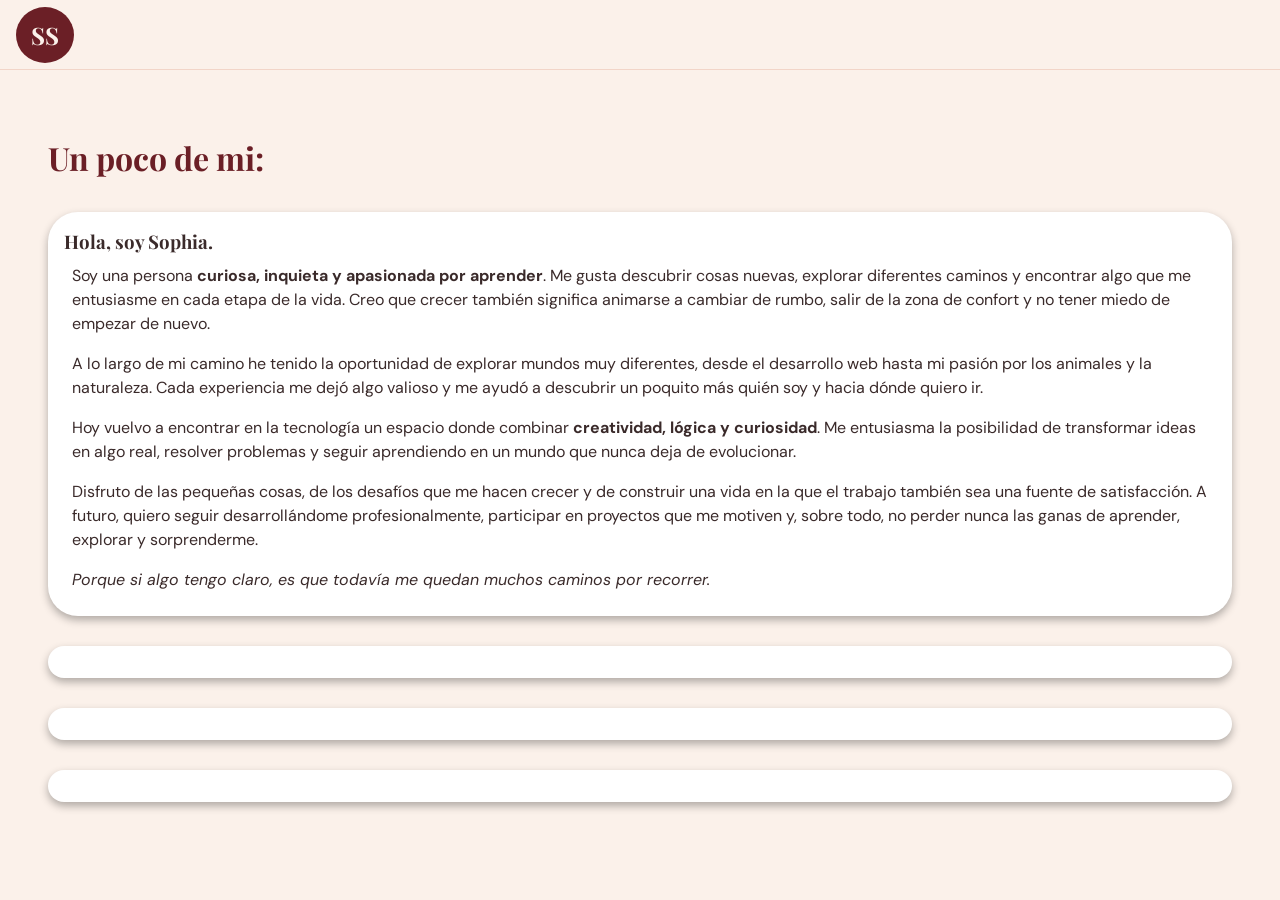
==== about.html @ 61ca0984 "Rediseño del header y el hero con nueva paleta y tipografías. Agrego pestania de about me" ====
<!DOCTYPE html>
<html lang="en">

<head>
    <meta charset="UTF-8">
    <meta name="viewport" content="width=device-width, initial-scale=1.0">
    <title>Acerca de mi - Sophia Santopietro</title>
    <link rel="stylesheet" href="./css/reset.css" />
    <link rel="stylesheet" href="./css/styles.css" />
</head>

<body>
    <header>
        <div class="header-container">
            <a class="logo" href="index.html">SS</a>
        </div>
    </header>
    <main>
        <h1>Un poco de mi:</h1>
        <section class="card-content" id="biografia">
            <h3>Hola, soy Sophia.</h3>
            <p class="card-text">
                Soy una persona <strong>curiosa, inquieta y apasionada por aprender</strong>.
                Me gusta descubrir cosas nuevas, explorar diferentes caminos y encontrar
                algo que me entusiasme en cada etapa de la vida. Creo que crecer también
                significa animarse a cambiar de rumbo, salir de la zona de confort y no
                tener miedo de empezar de nuevo.
            </p>

            <p class="card-text">
                A lo largo de mi camino he tenido la oportunidad de explorar mundos muy
                diferentes, desde el desarrollo web hasta mi pasión por los animales y
                la naturaleza. Cada experiencia me dejó algo valioso y me ayudó a
                descubrir un poquito más quién soy y hacia dónde quiero ir.
            </p>

            <p class="card-text">
                Hoy vuelvo a encontrar en la tecnología un espacio donde combinar
                <strong>creatividad, lógica y curiosidad</strong>. Me entusiasma la
                posibilidad de transformar ideas en algo real, resolver problemas y
                seguir aprendiendo en un mundo que nunca deja de evolucionar.
            </p>

            <p class="card-text">
                Disfruto de las pequeñas cosas, de los desafíos que me hacen crecer y
                de construir una vida en la que el trabajo también sea una fuente de
                satisfacción. A futuro, quiero seguir desarrollándome profesionalmente,
                participar en proyectos que me motiven y, sobre todo, no perder nunca
                las ganas de aprender, explorar y sorprenderme.
            </p>

            <p class="card-text">
                <em>Porque si algo tengo claro, es que todavía me quedan muchos caminos
                    por recorrer.</em>
            </p>
        </section>
        <section class="card-content" id="experience"></section>
        <section class="card-content" id="education"></section>
        <section class="card-content" id="personal-values"></section>
    </main>

</body>

</html>
---- css/styles.css ----
@import url('https://fonts.googleapis.com/css2?family=DM+Sans:wght@400;500;700&family=Playfair+Display:ital,wght@0,500;0,700;1,400&display=swap');

:root {
  --principal-font: "DM Sans", sans-serif;
  --secondary-font: "Playfair Display", serif;
  --color-primary: #6b1f26;
  /* bordó: botones, logo, footer */
  --color-secondary: #c4694a;
  /* terracota: detalles, etiquetas, hover */
  --color-bg-dark: #5a1a20;
  /* footer */
  --color-bg-light: #fbf1ea;
  /* fondo de la página (crema) */
  --color-card: #fffaf6;
  /* fondo de tarjetas */
  --color-soft: #f2d5c8;
  /* durazno: chips, formas decorativas */
  --color-text: #3a2a2a;
  /* texto: marrón muy oscuro, más suave que el negro */
  --color-white: #ffffff;
  --spacing-xs: 8px;
  --spacing-sm: 16px;
  --spacing-md: 24px;
  --spacing-lg: 48px;
  --header-height: 70px;
  --font-weight-light: 300;
  --font-weight-regular: 400;
  --font-weight-medium: 500;
  --font-weight-bold: 700;
  --font-weight-extraBold: 900;
  /* TAMANIO LETRAS  */

  --font-size-1: 0.6rem;
  /* 9.6px */
  --font-size-2: 0.8rem;
  /* 12.8 px */
  --font-size-3: 1.25rem;
  /* 20px */
  --font-size-4: 1.5rem;
  /* 24px */
  --font-size-5: 2rem;
  /* 32px */
}

/* ESTILOS GENERALES */

body {
  font-family: var(--principal-font);
  color: var(--color-text);
  background-color: var(--color-bg-light);
  display: flex;
  flex-direction: column;
}

/* HEADER */

header {
  position: fixed;
  z-index: 1000;
  top: 0;
  left: 0;
  width: 100%;
  height: var(--header-height);
  background-color: var(--color-bg-light);
  border-bottom: 1px solid var(--color-soft);
}

.header-container {
  display: flex;
  justify-content: space-between;
  align-items: center;
  flex-wrap: wrap;
  padding: 0 var(--spacing-sm);
  height: 100%;
}

.hamburger {
  display: flex;
  flex-direction: column;
  gap: 5px;
  background: none;
  border: none;
  cursor: pointer;
  padding: var(--spacing-xs);
}

.hamburger span {
  width: 25px;
  height: 3px;
  background-color: var(--color-secondary);
}

/* FONTS */
h1,
h2,
h3 {
  font-family: var(--secondary-font);
}

/* NAVEGACIÓN */

.nav-list {
  display: none;
  gap: 0.25rem;
}

.nav-list.abierto {
  display: flex;
  align-items: center;
}

.nav-list a {
  padding: 0.3rem;
  text-align: center;
  color: #555;
  font-size: var(--font-size-2);
  transition: background-color 0.5s ease, color 0.5s ease,
    border-color 0.5s ease;
}

.nav-list a:hover {
  background-color: var(--color-secondary);
  color: var(--color-white);
  border-color: var(--color-secondary);
}

.nav-list a[aria-current='page'] {
  color: #000;
  background-color: #d4d4d4;
}

/* CONTENIDO PRINCIPAL */

main {
  margin-top: var(--header-height);
  padding: var(--spacing-md);
  flex: 1;
}

.main-container {
  display: flex;
  flex-direction: column;
  align-items: center;
}

h1 {
  font-weight: var(--font-weight-bold);
  font-size: var(--font-size-5);
  margin: var(--spacing-sm) 0;
  color: var(--color-primary);
}

.hero {
  display: flex;
  flex-direction: column-reverse;
  /* en celu: foto arriba, texto abajo */
  align-items: center;
  gap: var(--spacing-md);
  width: 100%;
}

.hero-text {
  flex: 1;
}

.hero-greeting {
  font-family: var(--secondary-font);
  font-style: italic;
  font-size: var(--font-size-4);
  color: var(--color-primary);
}

.hero-role {
  font-weight: var(--font-weight-medium);
  margin-bottom: var(--spacing-sm);
}

.hero-intro {
  margin-bottom: var(--spacing-md);
}

.hero-buttons {
  display: flex;
  flex-wrap: wrap;
  gap: var(--spacing-sm);
}

.btn {
  display: inline-block;
  padding: 0.75rem 1.5rem;
  border-radius: 999px;
  font-weight: var(--font-weight-medium);
  transition: background-color 0.3s ease, color 0.3s ease;
}

.btn-primary {
  background-color: var(--color-primary);
  color: var(--color-bg-light);
}

.btn-primary:hover {
  background-color: var(--color-secondary);
}

.btn-outline {
  border: 1px solid var(--color-primary);
  color: var(--color-primary);
}

.btn-outline:hover {
  background-color: var(--color-primary);
  color: var(--color-bg-light);
}

.card-content {
  display: flex;
  flex-direction: column;
  background-color: var(--color-white);
  box-shadow: 0 4px 8px rgba(0, 0, 0, 0.3);
  padding: var(--spacing-sm);
  margin: 30px 0;
  border-radius: 30px;
  transition: transform 0.3s ease, box-shadow 0.3s ease;
  max-width: 1240px;
}

.subtitle-card {
  margin-left: 8px;
}

.card-content:hover {
  transform: translateY(-5px);
  box-shadow: 0 8px 16px rgba(0, 0, 0, 0.2);
}

.card-content-size {
  flex: 1 1 100%;
}

.card-text {
  margin: var(--spacing-xs);
}

.secondary-cards-container {
  display: flex;
  flex-wrap: wrap;
  justify-content: center;
  gap: 20px
}

/* LOGO */

.logo {
  display: inline-block;
  font-family: var(--secondary-font);
  font-size: var(--font-size-4);
  color: var(--color-bg-light);
  font-weight: bold;
  background-color: var(--color-primary);
  border-radius: 50%;
  padding: 10px 15px;
}

/* IMÁGENES */

.foto-personal {
  width: 100%;
  max-width: 420px;
  height: 460px;
  object-fit: cover;
  border-radius: 40% 60% 55% 45% / 45% 40% 60% 55%;
}

/* BOTONES */

.form-buttons {
  border: solid 1px #aaa;
  margin: var(--spacing-sm);
  padding: 10px var(--spacing-sm);
  border-radius: 30px;
  transition: background-color 0.5s ease, border-color 0.5s ease,
    color 0.5s ease;
  font-size: var(--font-size-3);
  background-color: var(--color-white);
}

.form-buttons:hover {
  background-color: var(--color-secondary);
  border-color: var(--color-white);
  color: var(--color-white);
}

.contact-buttons {
  display: flex;
  justify-content: center;
  font-size: var(--font-size-3);
}

.contact-buttons a {
  background-color: var(--color-white);
  margin: var(--spacing-sm);
  cursor: pointer;
  padding: var(--spacing-xs);
  border-radius: 20px;
  box-shadow: 0 2px 10px rgba(0, 0, 0, 0.1);
  border: solid 1px #aaa;
  transition: background-color 0.5s ease, border-color 0.5s ease;
}

.contact-buttons a:hover {
  background-color: var(--color-secondary);
  border-color: var(--color-white);
  color: var(--color-white);
}

/* FOOTER */
.footer-container {
  display: block;
  text-align: center;
  background-color: var(--color-bg-dark);
  color: var(--color-white);
}

.footer-content {
  display: flex;
  flex-direction: column;
  justify-content: space-between;
  padding: 20px 0;
  height: 150px;
}

.buttons-footer a {
  margin: var(--spacing-sm);
  cursor: pointer;
  padding: var(--spacing-xs);
  border: 1px solid var(--color-bg-dark);
  border-radius: 30px;
  transition: background-color 0.5s ease, border-color 0.5s ease;
}

.buttons-footer a:hover {
  background-color: var(--color-text);
  border-color: var(--color-primary);
}

.footer-contacto {
  bottom: 0;
  left: 0;
  width: 100%;
}

/* MEDIAQUERYS TABLET */

@media (min-width: 576px) {

  .nav-list {
    display: flex;
    align-items: center;
    gap: 0.25rem;
  }

  .nav-list a {
    padding: 0.5rem 0.75rem;
    border: none;
    border-radius: 999px;
    font-size: 0.95rem;
    color: var(--color-text);
  }

  .nav-list a:hover {
    background-color: transparent;
    color: var(--color-secondary);
  }

  .nav-list .nav-cta {
    background-color: var(--color-primary);
    color: var(--color-white);
    padding: 0.5rem 1.25rem;
  }

  .nav-list .nav-cta:hover {
    background-color: var(--color-secondary);
    color: var(--color-white);
  }

  .hamburger {
    display: none;
  }

  .card-content-size {
    flex: 1 1 500px;
  }

  .contact-buttons {
    justify-content: flex-end;
    font-size: var(--font-size-4);
  }
}

/* MEDIAQUERYS ESCRITORIO */
/* Escritorios */
@media (min-width: 992px) {
  main {
    padding: var(--spacing-lg);
  }

  .nav-list {
    gap: 1rem;
  }

  .nav-list a {
    padding: 0.75rem 1rem;
  }

  .card-content-size {
    flex: 0 1 400px;
  }

  .hero {
    flex-direction: row;
    justify-content: space-between;
  }
}
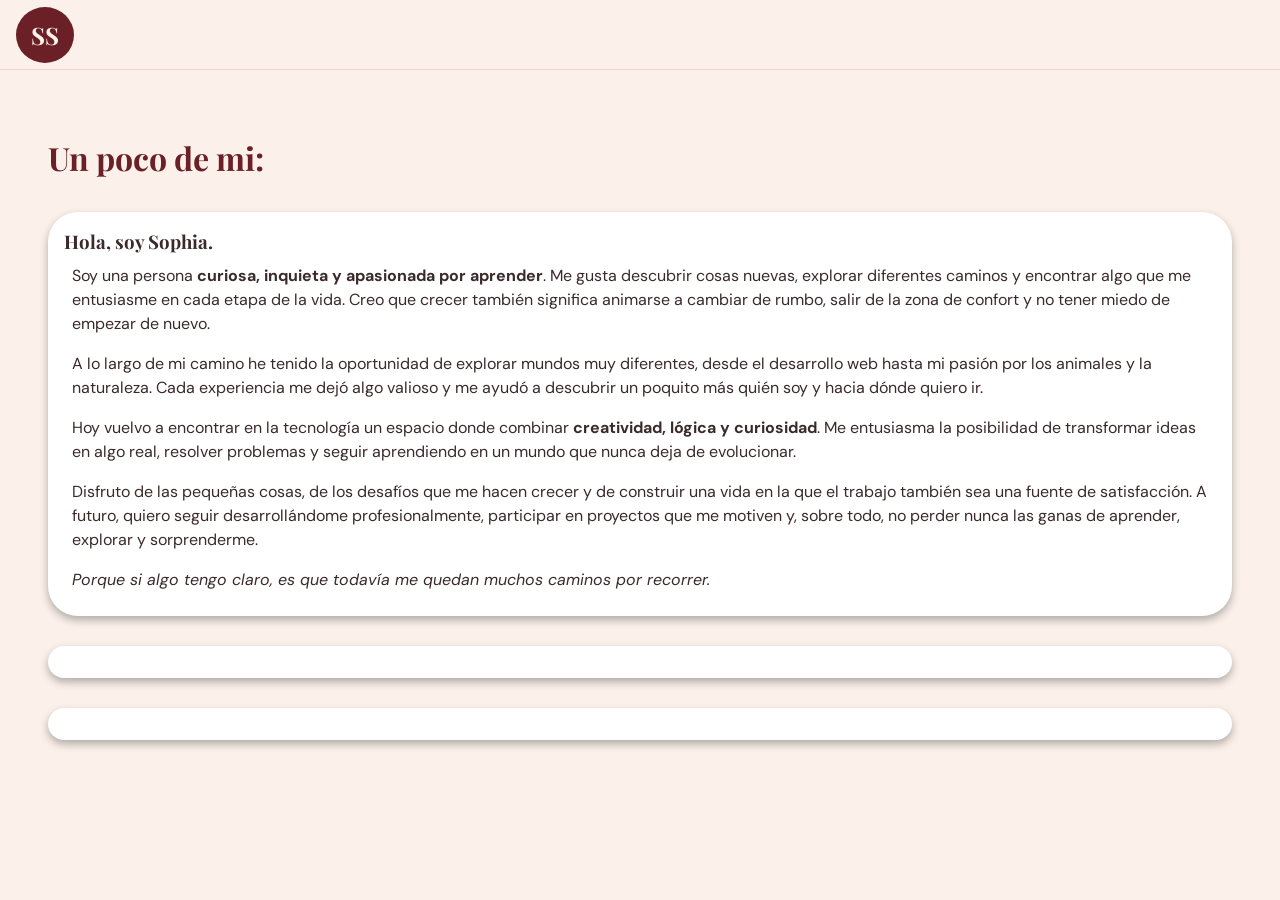
==== commit 467e7c74: "Agrego tarjetas de experiencialaboral, con sus estilos" ====
--- a/about.html
+++ b/about.html
@@ -54,7 +54,6 @@
                     por recorrer.</em>
             </p>
         </section>
-        <section class="card-content" id="experience"></section>
         <section class="card-content" id="education"></section>
         <section class="card-content" id="personal-values"></section>
     </main>
--- a/css/styles.css
+++ b/css/styles.css
@@ -185,6 +185,70 @@
   gap: var(--spacing-sm);
 }
 
+/* EXPERIENCIA */
+
+.experience {
+  width: 100%;
+  max-width: 1240px;
+  margin-top: var(--spacing-lg);
+}
+
+.section-heading {
+  margin-bottom: var(--spacing-md);
+}
+
+.section-label {
+  color: var(--color-secondary);
+  text-transform: uppercase;
+  letter-spacing: 0.08em;
+  font-size: var(--font-size-2);
+  font-weight: var(--font-weight-medium);
+}
+
+.experience-grid {
+  display: grid;
+  grid-template-columns: 1fr;
+  gap: var(--spacing-md);
+}
+
+.exp-card {
+  display: flex;
+  gap: var(--spacing-sm);
+  background-color: var(--color-card);
+  border-radius: 20px;
+  padding: var(--spacing-sm);
+  box-shadow: 0 4px 12px rgba(107, 31, 38, 0.08);
+}
+
+.exp-card img {
+  width: 120px;
+  height: 120px;
+  flex-shrink: 0;
+  object-fit: cover;
+  border-radius: 14px;
+}
+
+.exp-place {
+  color: #8a7a7a;
+  font-size: var(--font-size-2);
+  margin-bottom: var(--spacing-xs);
+}
+
+.chips {
+  display: flex;
+  flex-wrap: wrap;
+  gap: var(--spacing-xs);
+  margin-top: var(--spacing-xs);
+}
+
+.chip {
+  background-color: var(--color-soft);
+  color: var(--color-primary);
+  font-size: var(--font-size-2);
+  padding: 0.2rem 0.6rem;
+  border-radius: 999px;
+}
+
 .btn {
   display: inline-block;
   padding: 0.75rem 1.5rem;
@@ -222,10 +286,6 @@
   border-radius: 30px;
   transition: transform 0.3s ease, box-shadow 0.3s ease;
   max-width: 1240px;
-}
-
-.subtitle-card {
-  margin-left: 8px;
 }
 
 .card-content:hover {
@@ -420,4 +480,8 @@
     flex-direction: row;
     justify-content: space-between;
   }
+
+  .experience-grid {
+    grid-template-columns: repeat(2, 1fr);
+  }
 }
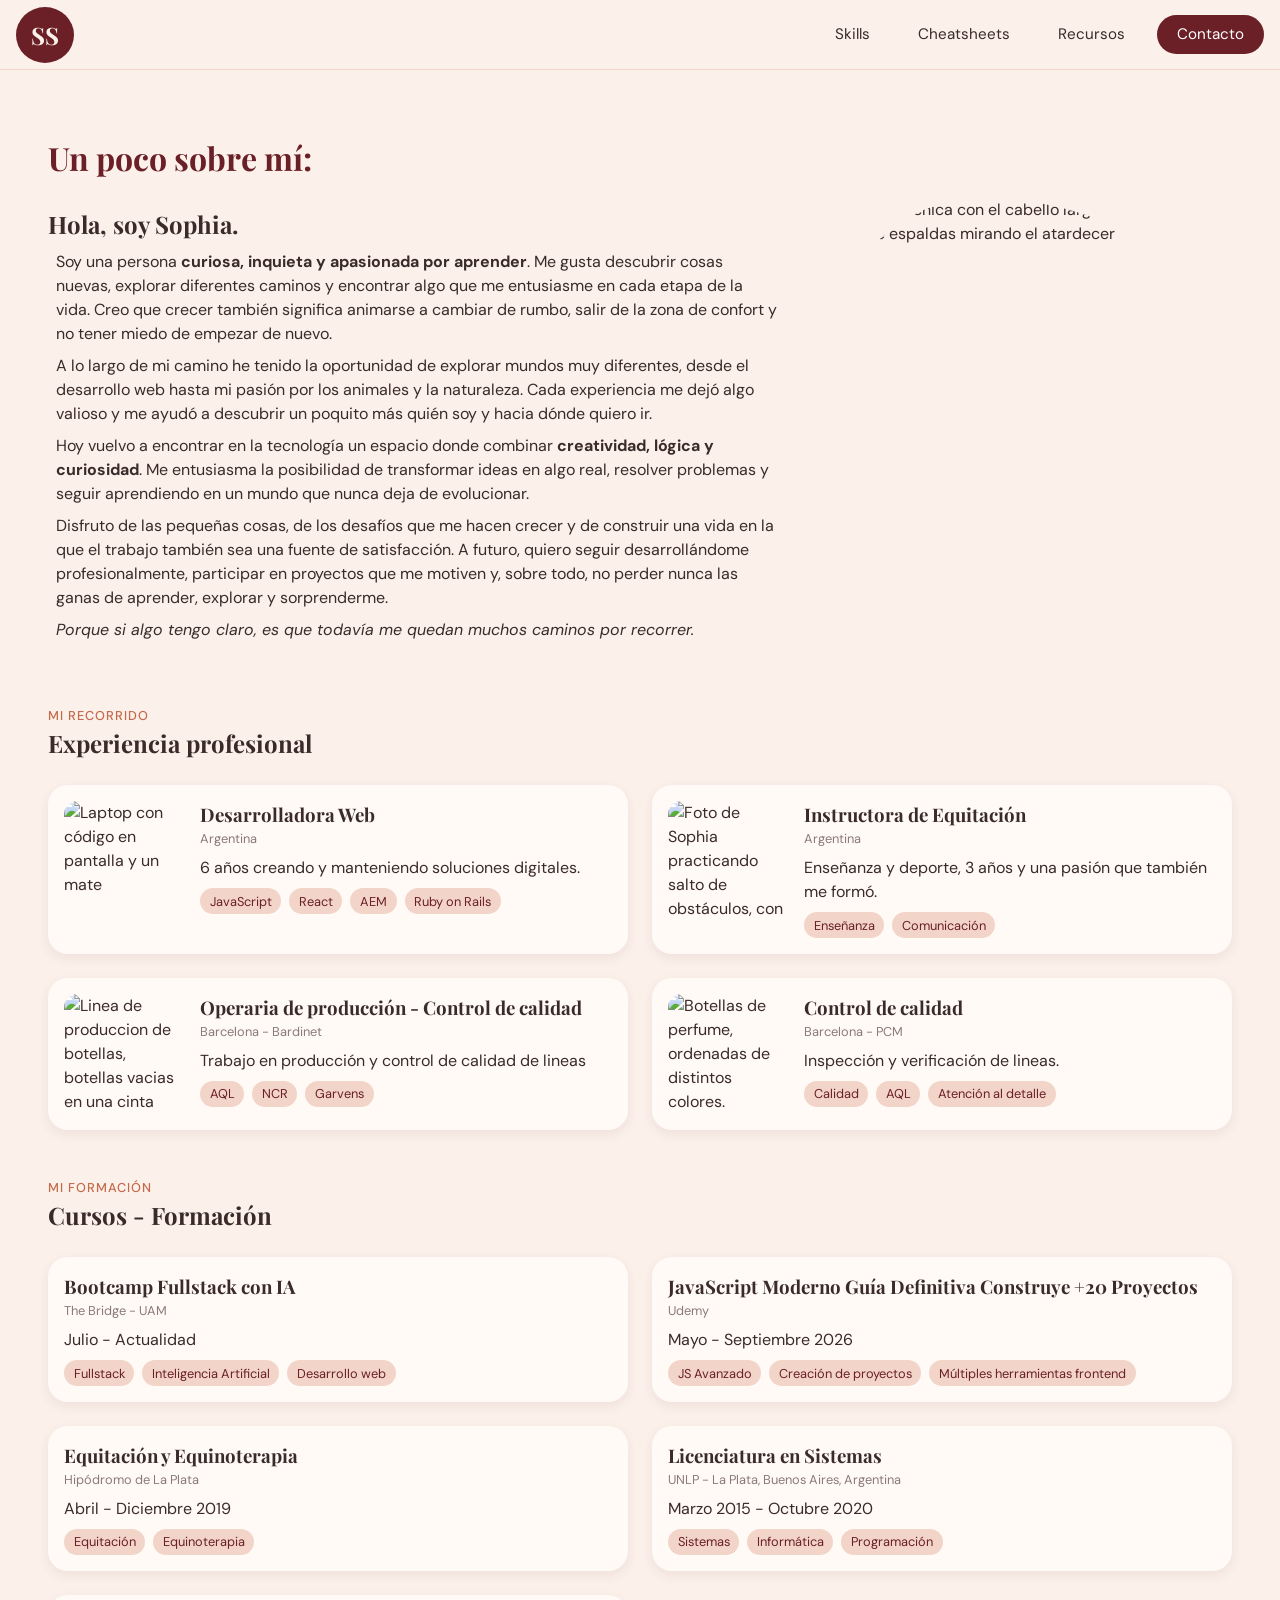
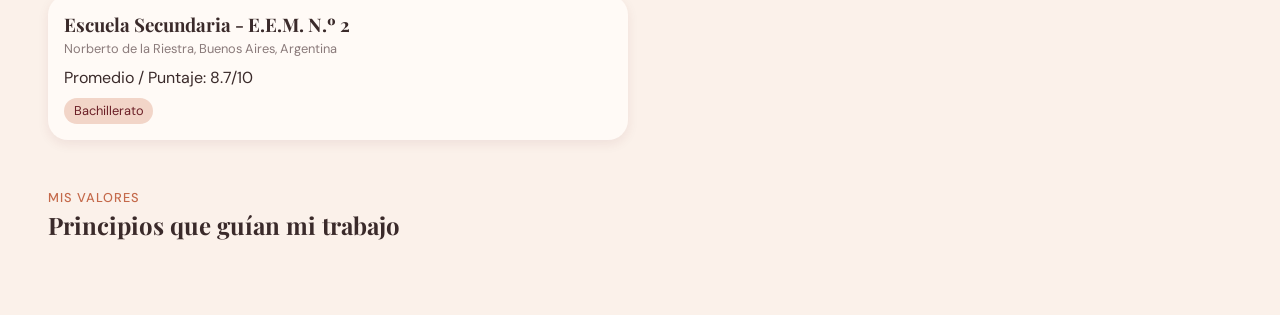
==== commit a5e1f50b: "Agrego secciones en about, doy estilo nuevo al contacto" ====
--- a/about.html
+++ b/about.html
@@ -1,5 +1,5 @@
 <!DOCTYPE html>
-<html lang="en">
+<html lang="es">
 
 <head>
     <meta charset="UTF-8">
@@ -7,57 +7,213 @@
     <title>Acerca de mi - Sophia Santopietro</title>
     <link rel="stylesheet" href="./css/reset.css" />
     <link rel="stylesheet" href="./css/styles.css" />
+    <link rel="stylesheet" href="https://cdn.jsdelivr.net/npm/bootstrap-icons@1.11.3/font/bootstrap-icons.min.css" />
+
 </head>
 
 <body>
     <header>
         <div class="header-container">
             <a class="logo" href="index.html">SS</a>
+            <nav class="nav-list">
+                <a href="index.html#skills">Skills</a>
+                <a href="index.html#cheatsheets">Cheatsheets</a>
+                <a href="index.html#recursos">Recursos</a>
+                <a class="nav-cta" href="contact.html">Contacto</a>
+            </nav>
+            <button class="hamburger" id="hamburger" aria-label="Menú de navegación" aria-expanded="false">
+                <span></span>
+                <span></span>
+                <span></span>
+            </button>
         </div>
     </header>
     <main>
-        <h1>Un poco de mi:</h1>
-        <section class="card-content" id="biografia">
-            <h3>Hola, soy Sophia.</h3>
-            <p class="card-text">
-                Soy una persona <strong>curiosa, inquieta y apasionada por aprender</strong>.
-                Me gusta descubrir cosas nuevas, explorar diferentes caminos y encontrar
-                algo que me entusiasme en cada etapa de la vida. Creo que crecer también
-                significa animarse a cambiar de rumbo, salir de la zona de confort y no
-                tener miedo de empezar de nuevo.
-            </p>
-
-            <p class="card-text">
-                A lo largo de mi camino he tenido la oportunidad de explorar mundos muy
-                diferentes, desde el desarrollo web hasta mi pasión por los animales y
-                la naturaleza. Cada experiencia me dejó algo valioso y me ayudó a
-                descubrir un poquito más quién soy y hacia dónde quiero ir.
-            </p>
-
-            <p class="card-text">
-                Hoy vuelvo a encontrar en la tecnología un espacio donde combinar
-                <strong>creatividad, lógica y curiosidad</strong>. Me entusiasma la
-                posibilidad de transformar ideas en algo real, resolver problemas y
-                seguir aprendiendo en un mundo que nunca deja de evolucionar.
-            </p>
-
-            <p class="card-text">
-                Disfruto de las pequeñas cosas, de los desafíos que me hacen crecer y
-                de construir una vida en la que el trabajo también sea una fuente de
-                satisfacción. A futuro, quiero seguir desarrollándome profesionalmente,
-                participar en proyectos que me motiven y, sobre todo, no perder nunca
-                las ganas de aprender, explorar y sorprenderme.
-            </p>
-
-            <p class="card-text">
-                <em>Porque si algo tengo claro, es que todavía me quedan muchos caminos
-                    por recorrer.</em>
-            </p>
-        </section>
-        <section class="card-content" id="education"></section>
-        <section class="card-content" id="personal-values"></section>
+        <h1>Un poco sobre mí:</h1>
+        <section class="about-me" id="biografia">
+            <div class="about-me-text">
+                <h2>Hola, soy Sophia.</h2>
+                <p class="card-text">
+                    Soy una persona <strong>curiosa, inquieta y apasionada por aprender</strong>.
+                    Me gusta descubrir cosas nuevas, explorar diferentes caminos y encontrar
+                    algo que me entusiasme en cada etapa de la vida. Creo que crecer también
+                    significa animarse a cambiar de rumbo, salir de la zona de confort y no
+                    tener miedo de empezar de nuevo.
+                </p>
+
+                <p class="card-text">
+                    A lo largo de mi camino he tenido la oportunidad de explorar mundos muy
+                    diferentes, desde el desarrollo web hasta mi pasión por los animales y
+                    la naturaleza. Cada experiencia me dejó algo valioso y me ayudó a
+                    descubrir un poquito más quién soy y hacia dónde quiero ir.
+                </p>
+
+                <p class="card-text">
+                    Hoy vuelvo a encontrar en la tecnología un espacio donde combinar
+                    <strong>creatividad, lógica y curiosidad</strong>. Me entusiasma la
+                    posibilidad de transformar ideas en algo real, resolver problemas y
+                    seguir aprendiendo en un mundo que nunca deja de evolucionar.
+                </p>
+
+                <p class="card-text">
+                    Disfruto de las pequeñas cosas, de los desafíos que me hacen crecer y
+                    de construir una vida en la que el trabajo también sea una fuente de
+                    satisfacción. A futuro, quiero seguir desarrollándome profesionalmente,
+                    participar en proyectos que me motiven y, sobre todo, no perder nunca
+                    las ganas de aprender, explorar y sorprenderme.
+                </p>
+
+                <p class="card-text">
+                    <em>Porque si algo tengo claro, es que todavía me quedan muchos caminos
+                        por recorrer.</em>
+                </p>
+            </div>
+            <img class="foto-personal"
+                src="https://res.cloudinary.com/fxwfd7eb/image/upload/v1794851065/Golden_Sunset_with_a_Woman_and_Cat.png"
+                alt="Vemos una chica con el cabello largo y rubio, y su gato blanco de espaldas mirando el atardecer" />
+        </section>
+        <section class="page-section" id="experiencia">
+            <div class="section-heading">
+                <p class="section-label">Mi recorrido</p>
+                <h2>Experiencia profesional</h2>
+            </div>
+
+            <div class="card-grid">
+                <article class="article-card">
+                    <img src="https://res.cloudinary.com/fxwfd7eb/image/upload/v1794487862/laptop_y_mate.png"
+                        alt="Laptop con código en pantalla y un mate" />
+                    <div class="article-info">
+                        <h3>Desarrolladora Web</h3>
+                        <p class="article-place">Argentina</p>
+                        <p>6 años creando y manteniendo soluciones digitales.</p>
+                        <div class="chips">
+                            <span class="chip">JavaScript</span>
+                            <span class="chip">React</span>
+                            <span class="chip">AEM</span>
+                            <span class="chip">Ruby on Rails</span>
+                        </div>
+                    </div>
+                </article>
+
+                <article class="article-card">
+                    <img src="https://res.cloudinary.com/fxwfd7eb/image/upload/v1794488037/Captura_de_pantalla_2026-11-12_a_la_s_1.53.40_p._m..png"
+                        alt="Foto de Sophia practicando salto de obstáculos, con una valla blanca" />
+                    <div class="article-info">
+                        <h3>Instructora de Equitación</h3>
+                        <p class="article-place">Argentina</p>
+                        <p>Enseñanza y deporte, 3 años y una pasión que también me formó.</p>
+                        <div class="chips">
+                            <span class="chip">Enseñanza</span>
+                            <span class="chip">Comunicación</span>
+                        </div>
+                    </div>
+                </article>
+                <article class="article-card">
+                    <img src="https://res.cloudinary.com/fxwfd7eb/image/upload/v1794488263/fabricacion_bebidas.jpg"
+                        alt="Linea de produccion de botellas, botellas vacias en una cinta transportadora." />
+                    <div class="article-info">
+                        <h3>Operaria de producción - Control de calidad</h3>
+                        <p class="article-place">Barcelona - Bardinet</p>
+                        <p>Trabajo en producción y control de calidad de lineas</p>
+                        <div class="chips">
+                            <span class="chip">AQL</span>
+                            <span class="chip">NCR</span>
+                            <span class="chip">Garvens</span>
+                        </div>
+                    </div>
+                </article>
+                <article class="article-card">
+                    <img src="https://res.cloudinary.com/fxwfd7eb/image/upload/v1794488498/images.jpg"
+                        alt="Botellas de perfume, ordenadas de distintos colores." />
+                    <div class="article-info">
+                        <h3>Control de calidad</h3>
+                        <p class="article-place">Barcelona - PCM</p>
+                        <p>Inspección y verificación de lineas.</p>
+                        <div class="chips">
+                            <span class="chip">Calidad</span>
+                            <span class="chip">AQL</span>
+                            <span class="chip">Atención al detalle</span>
+                        </div>
+                    </div>
+                </article>
+            </div>
+        </section>
+        <section class="page-section" id="education">
+            <div class="section-heading">
+                <p class="section-label">Mi formación</p>
+                <h2>Cursos - Formación</h2>
+            </div>
+            <div class="card-grid">
+                <article class="article-card">
+                    <div class="article-info">
+                        <h3>Bootcamp Fullstack con IA</h3>
+                        <p class="article-place">The Bridge - UAM</p>
+                        <p>Julio - Actualidad</p>
+                        <div class="chips">
+                            <span class="chip">Fullstack</span>
+                            <span class="chip">Inteligencia Artificial</span>
+                            <span class="chip">Desarrollo web</span>
+                        </div>
+                    </div>
+                </article>
+                <article class="article-card">
+                    <div class="article-info">
+                        <h3>JavaScript Moderno Guía Definitiva
+                            Construye +20 Proyectos</h3>
+                        <p class="article-place">Udemy</p>
+                        <p>Mayo - Septiembre 2026</p>
+                        <div class="chips">
+                            <span class="chip">JS Avanzado</span>
+                            <span class="chip">Creación de proyectos</span>
+                            <span class="chip">Múltiples herramientas frontend</span>
+                        </div>
+                    </div>
+                </article>
+                <article class="article-card">
+                    <div class="article-info">
+                        <h3>Equitación y Equinoterapia</h3>
+                        <p class="article-place">Hipódromo de La Plata</p>
+                        <p>Abril - Diciembre 2019</p>
+                        <div class="chips">
+                            <span class="chip">Equitación</span>
+                            <span class="chip">Equinoterapia</span>
+                        </div>
+                    </div>
+                </article>
+
+                <article class="article-card">
+                    <div class="article-info">
+                        <h3>Licenciatura en Sistemas</h3>
+                        <p class="article-place">UNLP - La Plata, Buenos Aires, Argentina</p>
+                        <p>Marzo 2015 - Octubre 2020</p>
+                        <div class="chips">
+                            <span class="chip">Sistemas</span>
+                            <span class="chip">Informática</span>
+                            <span class="chip">Programación</span>
+                        </div>
+                    </div>
+                </article>
+
+                <article class="article-card">
+                    <div class="article-info">
+                        <h3>Escuela Secundaria - E.E.M. N.º 2</h3>
+                        <p class="article-place">Norberto de la Riestra, Buenos Aires, Argentina</p>
+                        <p>Promedio / Puntaje: 8.7/10</p>
+                        <div class="chips">
+                            <span class="chip">Bachillerato</span>
+                        </div>
+                    </div>
+                </article>
+            </div>
+        </section>
+        <section class="page-section" id="personal-values">
+            <div class="section-heading">
+                <p class="section-label">Mis valores</p>
+                <h2>Principios que guían mi trabajo</h2>
+            </div>
+        </section>
     </main>
-
+    <script src="js/app.js"></script>
 </body>
 
 </html>
--- a/css/styles.css
+++ b/css/styles.css
@@ -1,33 +1,35 @@
 @import url('https://fonts.googleapis.com/css2?family=DM+Sans:wght@400;500;700&family=Playfair+Display:ital,wght@0,500;0,700;1,400&display=swap');
 
 :root {
+  /* COLORES */
+
   --principal-font: "DM Sans", sans-serif;
   --secondary-font: "Playfair Display", serif;
   --color-primary: #6b1f26;
-  /* bordó: botones, logo, footer */
   --color-secondary: #c4694a;
-  /* terracota: detalles, etiquetas, hover */
   --color-bg-dark: #5a1a20;
-  /* footer */
   --color-bg-light: #fbf1ea;
-  /* fondo de la página (crema) */
   --color-card: #fffaf6;
-  /* fondo de tarjetas */
   --color-soft: #f2d5c8;
-  /* durazno: chips, formas decorativas */
   --color-text: #3a2a2a;
-  /* texto: marrón muy oscuro, más suave que el negro */
   --color-white: #ffffff;
+
+  /* ESPACIOS */
+
   --spacing-xs: 8px;
   --spacing-sm: 16px;
   --spacing-md: 24px;
   --spacing-lg: 48px;
   --header-height: 70px;
+
+  /* GROSOR LETRAS  */
+
   --font-weight-light: 300;
   --font-weight-regular: 400;
   --font-weight-medium: 500;
   --font-weight-bold: 700;
   --font-weight-extraBold: 900;
+
   /* TAMANIO LETRAS  */
 
   --font-size-1: 0.6rem;
@@ -150,16 +152,17 @@
   color: var(--color-primary);
 }
 
-.hero {
+.hero,
+.about-me {
   display: flex;
   flex-direction: column-reverse;
-  /* en celu: foto arriba, texto abajo */
   align-items: center;
   gap: var(--spacing-md);
   width: 100%;
 }
 
-.hero-text {
+.hero-text,
+.about-me-text {
   flex: 1;
 }
 
@@ -187,10 +190,20 @@
 
 /* EXPERIENCIA */
 
-.experience {
+.page-section,
+.skills {
   width: 100%;
   max-width: 1240px;
   margin-top: var(--spacing-lg);
+}
+
+.contact {
+  display: flex;
+  flex-direction: column;
+  gap: var(--spacing-lg);
+  width: 100%;
+  max-width: 1240px;
+  margin: 0 auto;
 }
 
 .section-heading {
@@ -205,13 +218,13 @@
   font-weight: var(--font-weight-medium);
 }
 
-.experience-grid {
+.card-grid {
   display: grid;
   grid-template-columns: 1fr;
   gap: var(--spacing-md);
 }
 
-.exp-card {
+.article-card {
   display: flex;
   gap: var(--spacing-sm);
   background-color: var(--color-card);
@@ -220,7 +233,7 @@
   box-shadow: 0 4px 12px rgba(107, 31, 38, 0.08);
 }
 
-.exp-card img {
+.article-card img {
   width: 120px;
   height: 120px;
   flex-shrink: 0;
@@ -228,7 +241,7 @@
   border-radius: 14px;
 }
 
-.exp-place {
+.article-place {
   color: #8a7a7a;
   font-size: var(--font-size-2);
   margin-bottom: var(--spacing-xs);
@@ -249,6 +262,8 @@
   border-radius: 999px;
 }
 
+/*  BOTONES  */
+
 .btn {
   display: inline-block;
   padding: 0.75rem 1.5rem;
@@ -276,21 +291,28 @@
   color: var(--color-bg-light);
 }
 
+/* TARJETAS */
+
 .card-content {
   display: flex;
   flex-direction: column;
-  background-color: var(--color-white);
-  box-shadow: 0 4px 8px rgba(0, 0, 0, 0.3);
-  padding: var(--spacing-sm);
+  background-color: var(--color-card);
+  box-shadow: 0 4px 12px rgba(107, 31, 38, 0.08);
+  border-radius: 20px;
+  padding: var(--spacing-md);
   margin: 30px 0;
-  border-radius: 30px;
   transition: transform 0.3s ease, box-shadow 0.3s ease;
   max-width: 1240px;
 }
 
 .card-content:hover {
   transform: translateY(-5px);
-  box-shadow: 0 8px 16px rgba(0, 0, 0, 0.2);
+  box-shadow: 0 8px 20px rgba(107, 31, 38, 0.15);
+}
+
+.card-placeholder {
+  color: #8a7a7a;
+  font-style: italic;
 }
 
 .card-content-size {
@@ -301,11 +323,47 @@
   margin: var(--spacing-xs);
 }
 
+/* SKILLS  */
 .secondary-cards-container {
   display: flex;
   flex-wrap: wrap;
   justify-content: center;
   gap: 20px
+}
+
+.skills-list {
+  display: grid;
+  grid-template-columns: repeat(auto-fit, minmax(90px, 1fr));
+  gap: var(--spacing-md);
+}
+
+.skill {
+  display: flex;
+  flex-direction: column;
+  align-items: center;
+  gap: var(--spacing-xs);
+  width: 90px;
+  text-align: center;
+  font-size: var(--font-size-2);
+}
+
+.skill i {
+  display: grid;
+  place-items: center;
+  width: 56px;
+  height: 56px;
+  border-radius: 50%;
+  background-color: var(--color-card);
+  color: var(--color-primary);
+  font-size: 1.5rem;
+  font-weight: bold;
+  box-shadow: 0 4px 12px rgba(107, 31, 38, 0.08);
+  transition: background-color 0.3s ease, color 0.3s ease;
+}
+
+.skill:hover i {
+  background-color: var(--color-primary);
+  color: var(--color-bg-light);
 }
 
 /* LOGO */
@@ -331,47 +389,126 @@
   border-radius: 40% 60% 55% 45% / 45% 40% 60% 55%;
 }
 
-/* BOTONES */
-
-.form-buttons {
-  border: solid 1px #aaa;
-  margin: var(--spacing-sm);
-  padding: 10px var(--spacing-sm);
-  border-radius: 30px;
-  transition: background-color 0.5s ease, border-color 0.5s ease,
-    color 0.5s ease;
-  font-size: var(--font-size-3);
-  background-color: var(--color-white);
-}
-
-.form-buttons:hover {
-  background-color: var(--color-secondary);
-  border-color: var(--color-white);
-  color: var(--color-white);
+/* FORM */
+
+.contact-form {
+  max-width: 560px;
+  background-color: var(--color-soft);
+  border-radius: 24px;
+  padding: var(--spacing-md);
+}
+
+.contact-form fieldset {
+  display: flex;
+  flex-direction: column;
+  gap: var(--spacing-md);
+  min-width: 0;
+  border: none;
+}
+
+.contact-form legend {
+  position: absolute;
+  width: 1px;
+  height: 1px;
+  overflow: hidden;
+  clip-path: inset(50%);
+  white-space: nowrap;
+}
+
+.form-field {
+  display: flex;
+  flex-direction: column;
+  gap: var(--spacing-xs);
+}
+
+.form-field label,
+.radio-group p {
+  font-weight: var(--font-weight-medium);
+}
+
+.form-field input,
+.form-field select,
+.form-field textarea {
+  width: 100%;
+  padding: 0.75rem 1rem;
+  border: 1px solid transparent;
+  border-radius: 12px;
+  background-color: var(--color-card);
+  color: var(--color-text);
+}
+
+.form-field textarea {
+  resize: vertical;
+}
+
+.form-field input:focus,
+.form-field select:focus,
+.form-field textarea:focus {
+  outline: 2px solid var(--color-secondary);
+}
+
+.radio-group {
+  display: flex;
+  flex-wrap: wrap;
+  align-items: center;
+  gap: var(--spacing-xs) var(--spacing-sm);
+}
+
+.radio-group p {
+  flex-basis: 100%;
+}
+
+.radio-group input {
+  accent-color: var(--color-primary);
+}
+
+.form-actions {
+  display: flex;
+  flex-wrap: wrap;
+  gap: var(--spacing-sm);
+  margin-top: var(--spacing-md);
+}
+
+.contact-form .btn-primary {
+  border: none;
+}
+
+.contact-form .btn-outline {
+  background-color: transparent;
 }
 
 .contact-buttons {
   display: flex;
+  flex-wrap: wrap;
   justify-content: center;
-  font-size: var(--font-size-3);
-}
-
-.contact-buttons a {
-  background-color: var(--color-white);
-  margin: var(--spacing-sm);
-  cursor: pointer;
-  padding: var(--spacing-xs);
-  border-radius: 20px;
-  box-shadow: 0 2px 10px rgba(0, 0, 0, 0.1);
-  border: solid 1px #aaa;
-  transition: background-color 0.5s ease, border-color 0.5s ease;
-}
-
-.contact-buttons a:hover {
-  background-color: var(--color-secondary);
-  border-color: var(--color-white);
-  color: var(--color-white);
-}
+  gap: var(--spacing-sm);
+  margin-top: var(--spacing-lg);
+}
+
+.contact-buttons .btn {
+  display: inline-flex;
+  align-items: center;
+  gap: var(--spacing-xs);
+}
+
+.page-intro .contact-buttons {
+  justify-content: flex-start;
+}
+
+.page-intro .section-label {
+  display: flex;
+  align-items: center;
+  gap: var(--spacing-sm);
+}
+
+.page-intro .section-label::after {
+  content: "";
+  flex: 1;
+  height: 3px;
+  background-color: var(--color-soft);
+}
+
+
 
 /* FOOTER */
 .footer-container {
@@ -476,12 +613,37 @@
     flex: 0 1 400px;
   }
 
-  .hero {
+  .hero,
+  .about-me {
     flex-direction: row;
     justify-content: space-between;
   }
 
-  .experience-grid {
+  .card-grid {
     grid-template-columns: repeat(2, 1fr);
   }
+
+  .skill {
+    font-size: 0.95rem;
+  }
+
+  .skill i {
+    width: 72px;
+    height: 72px;
+    font-size: 2rem;
+  }
+
+  .contact {
+    flex-direction: row;
+    justify-content: space-between;
+    align-items: flex-start;
+  }
+
+  .page-intro {
+    max-width: 520px;
+  }
+
+  .contact-form {
+    flex: 1;
+  }
 }
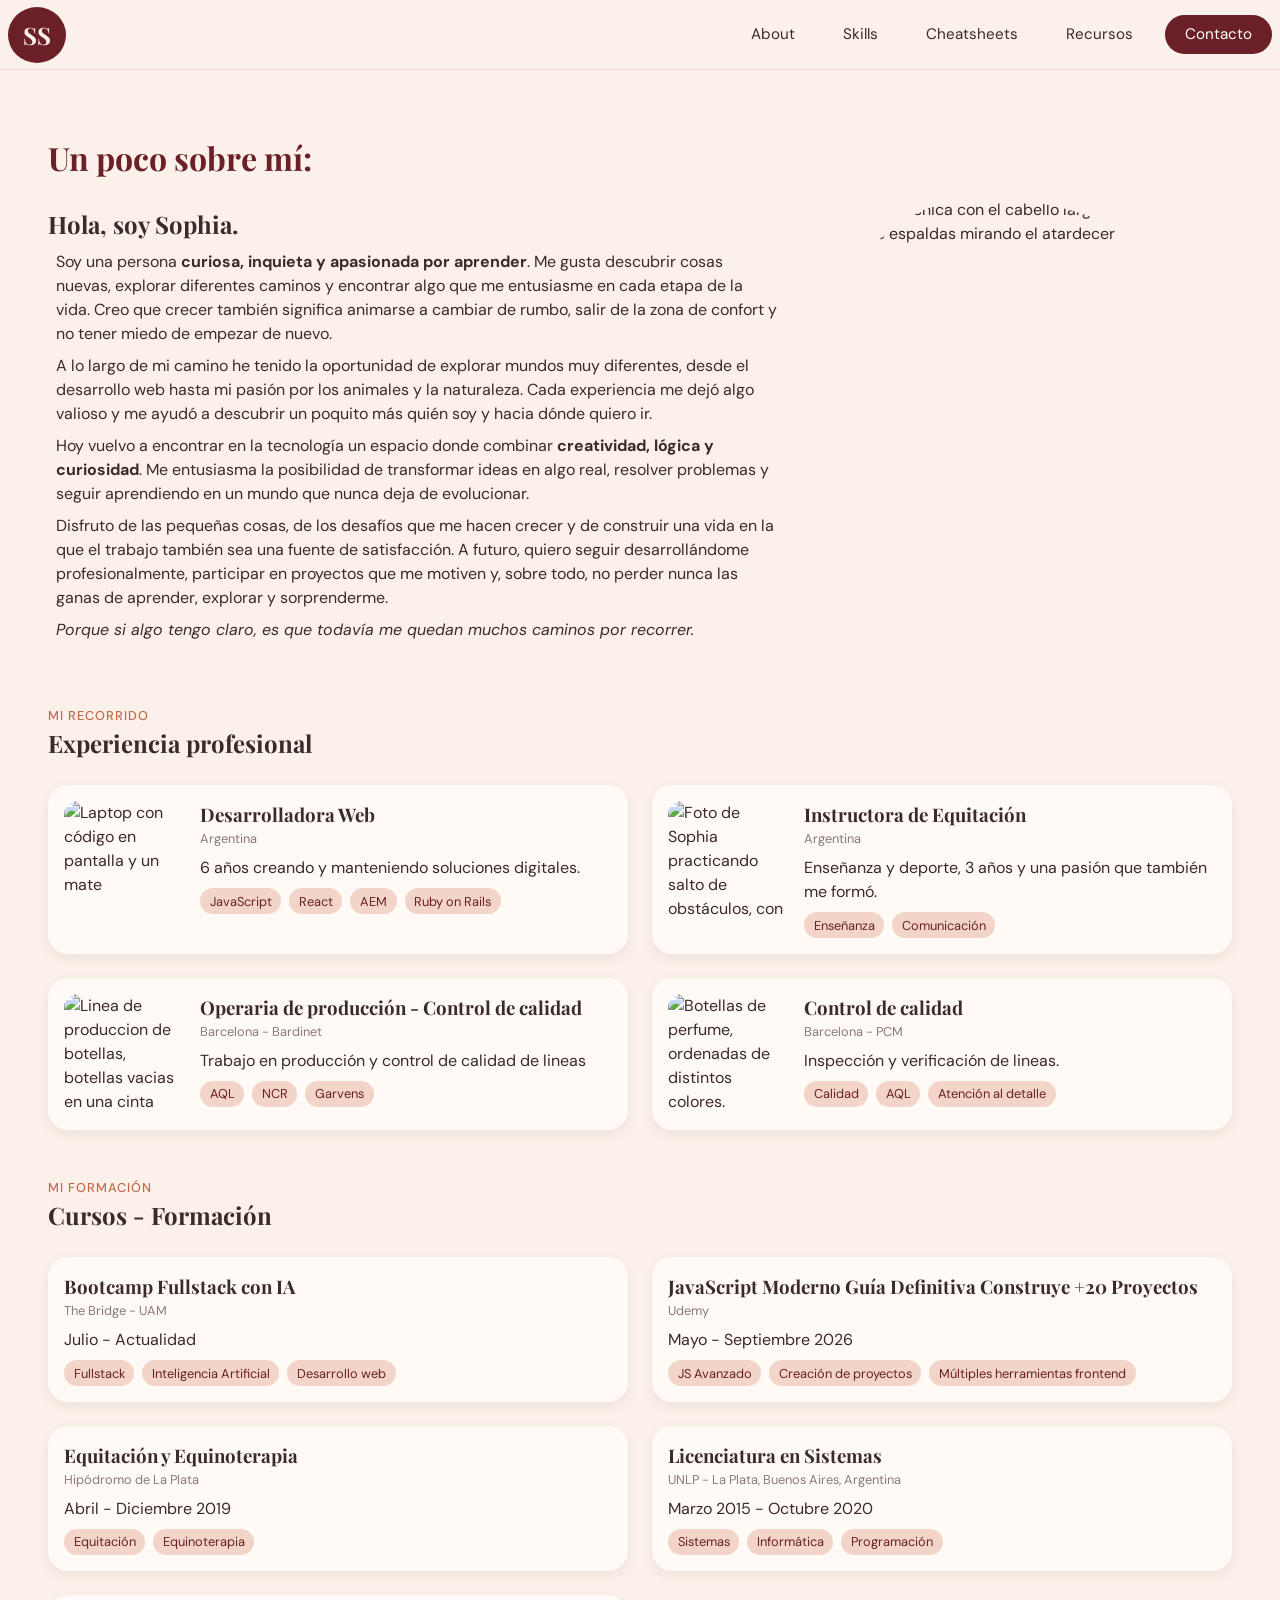
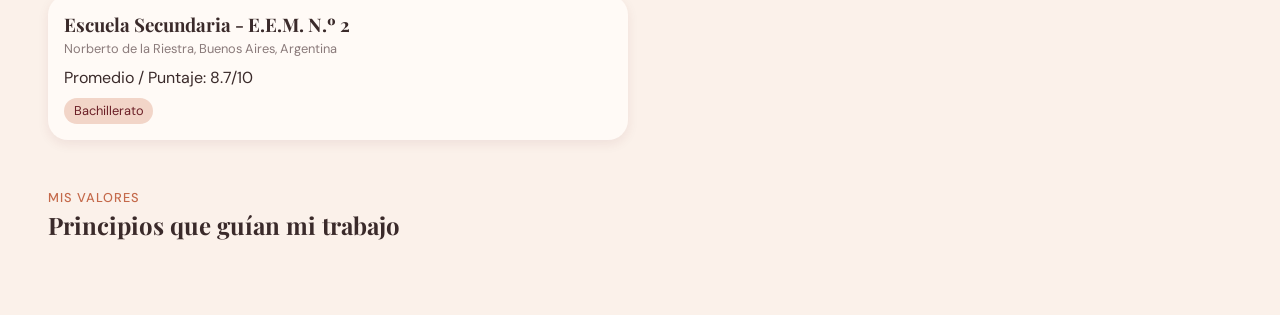
==== commit ed52321a: "Creacion de 2 archivos js para delegar tareas, probando agregar header con js, selector de pagina ac" ====
--- a/about.html
+++ b/about.html
@@ -12,22 +12,7 @@
 </head>
 
 <body>
-    <header>
-        <div class="header-container">
-            <a class="logo" href="index.html">SS</a>
-            <nav class="nav-list">
-                <a href="index.html#skills">Skills</a>
-                <a href="index.html#cheatsheets">Cheatsheets</a>
-                <a href="index.html#recursos">Recursos</a>
-                <a class="nav-cta" href="contact.html">Contacto</a>
-            </nav>
-            <button class="hamburger" id="hamburger" aria-label="Menú de navegación" aria-expanded="false">
-                <span></span>
-                <span></span>
-                <span></span>
-            </button>
-        </div>
-    </header>
+    <header id="header"></header>
     <main>
         <h1>Un poco sobre mí:</h1>
         <section class="about-me" id="biografia">
@@ -213,7 +198,7 @@
             </div>
         </section>
     </main>
-    <script src="js/app.js"></script>
+    <script type="module" src="./js/main.js"></script>
 </body>
 
 </html>
--- a/css/styles.css
+++ b/css/styles.css
@@ -42,6 +42,9 @@
   /* 24px */
   --font-size-5: 2rem;
   /* 32px */
+  --font-size-6: 2.5rem;
+  /* 40px */
+
 }
 
 /* ESTILOS GENERALES */
@@ -72,7 +75,7 @@
   justify-content: space-between;
   align-items: center;
   flex-wrap: wrap;
-  padding: 0 var(--spacing-sm);
+  padding: 0 var(--spacing-xs);
   height: 100%;
 }
 
@@ -91,6 +94,7 @@
   height: 3px;
   background-color: var(--color-secondary);
 }
+
 
 /* FONTS */
 h1,
@@ -218,6 +222,14 @@
   font-weight: var(--font-weight-medium);
 }
 
+.section-label-contact {
+  font-size: var(--font-size-4);
+}
+
+.section-description {
+  font-weight: var(--font-weight-bold);
+}
+
 .card-grid {
   display: grid;
   grid-template-columns: 1fr;
@@ -266,7 +278,7 @@
 
 .btn {
   display: inline-block;
-  padding: 0.75rem 1.5rem;
+  padding: 8px 10px;
   border-radius: 999px;
   font-weight: var(--font-weight-medium);
   transition: background-color 0.3s ease, color 0.3s ease;
@@ -379,6 +391,15 @@
   padding: 10px 15px;
 }
 
+@media (max-width: 576px) {
+  .logo-main-page {
+    background-color: transparent;
+    color: var(--color-primary);
+    border-radius: 0;
+    padding: 4px 4px;
+  }
+}
+
 /* IMÁGENES */
 
 .foto-personal {
@@ -395,7 +416,7 @@
   max-width: 560px;
   background-color: var(--color-soft);
   border-radius: 24px;
-  padding: var(--spacing-md);
+  padding: var(--spacing-sm);
 }
 
 .contact-form fieldset {
@@ -421,13 +442,15 @@
   gap: var(--spacing-xs);
 }
 
-.form-field label,
-.radio-group p {
+.form-field ::placeholder {
+  color: #bfb3b3;
+}
+
+.form-field label {
   font-weight: var(--font-weight-medium);
 }
 
 .form-field input,
-.form-field select,
 .form-field textarea {
   width: 100%;
   padding: 0.75rem 1rem;
@@ -442,24 +465,14 @@
 }
 
 .form-field input:focus,
-.form-field select:focus,
 .form-field textarea:focus {
   outline: 2px solid var(--color-secondary);
 }
 
-.radio-group {
-  display: flex;
-  flex-wrap: wrap;
-  align-items: center;
-  gap: var(--spacing-xs) var(--spacing-sm);
-}
-
-.radio-group p {
-  flex-basis: 100%;
-}
-
-.radio-group input {
-  accent-color: var(--color-primary);
+.section-title {
+  font-size: var(--font-size-6);
+  font-weight: var(--font-weight-bold);
+  margin: var(--spacing-sm) 0;
 }
 
 .form-actions {
@@ -569,6 +582,13 @@
     color: var(--color-secondary);
   }
 
+  .nav-list a[aria-current="page"] {
+    color: var(--color-primary);
+    border-bottom: 2px solid var(--color-secondary);
+    border-radius: 0;
+    background-color: transparent;
+  }
+
   .nav-list .nav-cta {
     background-color: var(--color-primary);
     color: var(--color-white);
@@ -601,6 +621,10 @@
     padding: var(--spacing-lg);
   }
 
+  .main-contact {
+    padding: var(--spacing-md);
+  }
+
   .nav-list {
     gap: 1rem;
   }
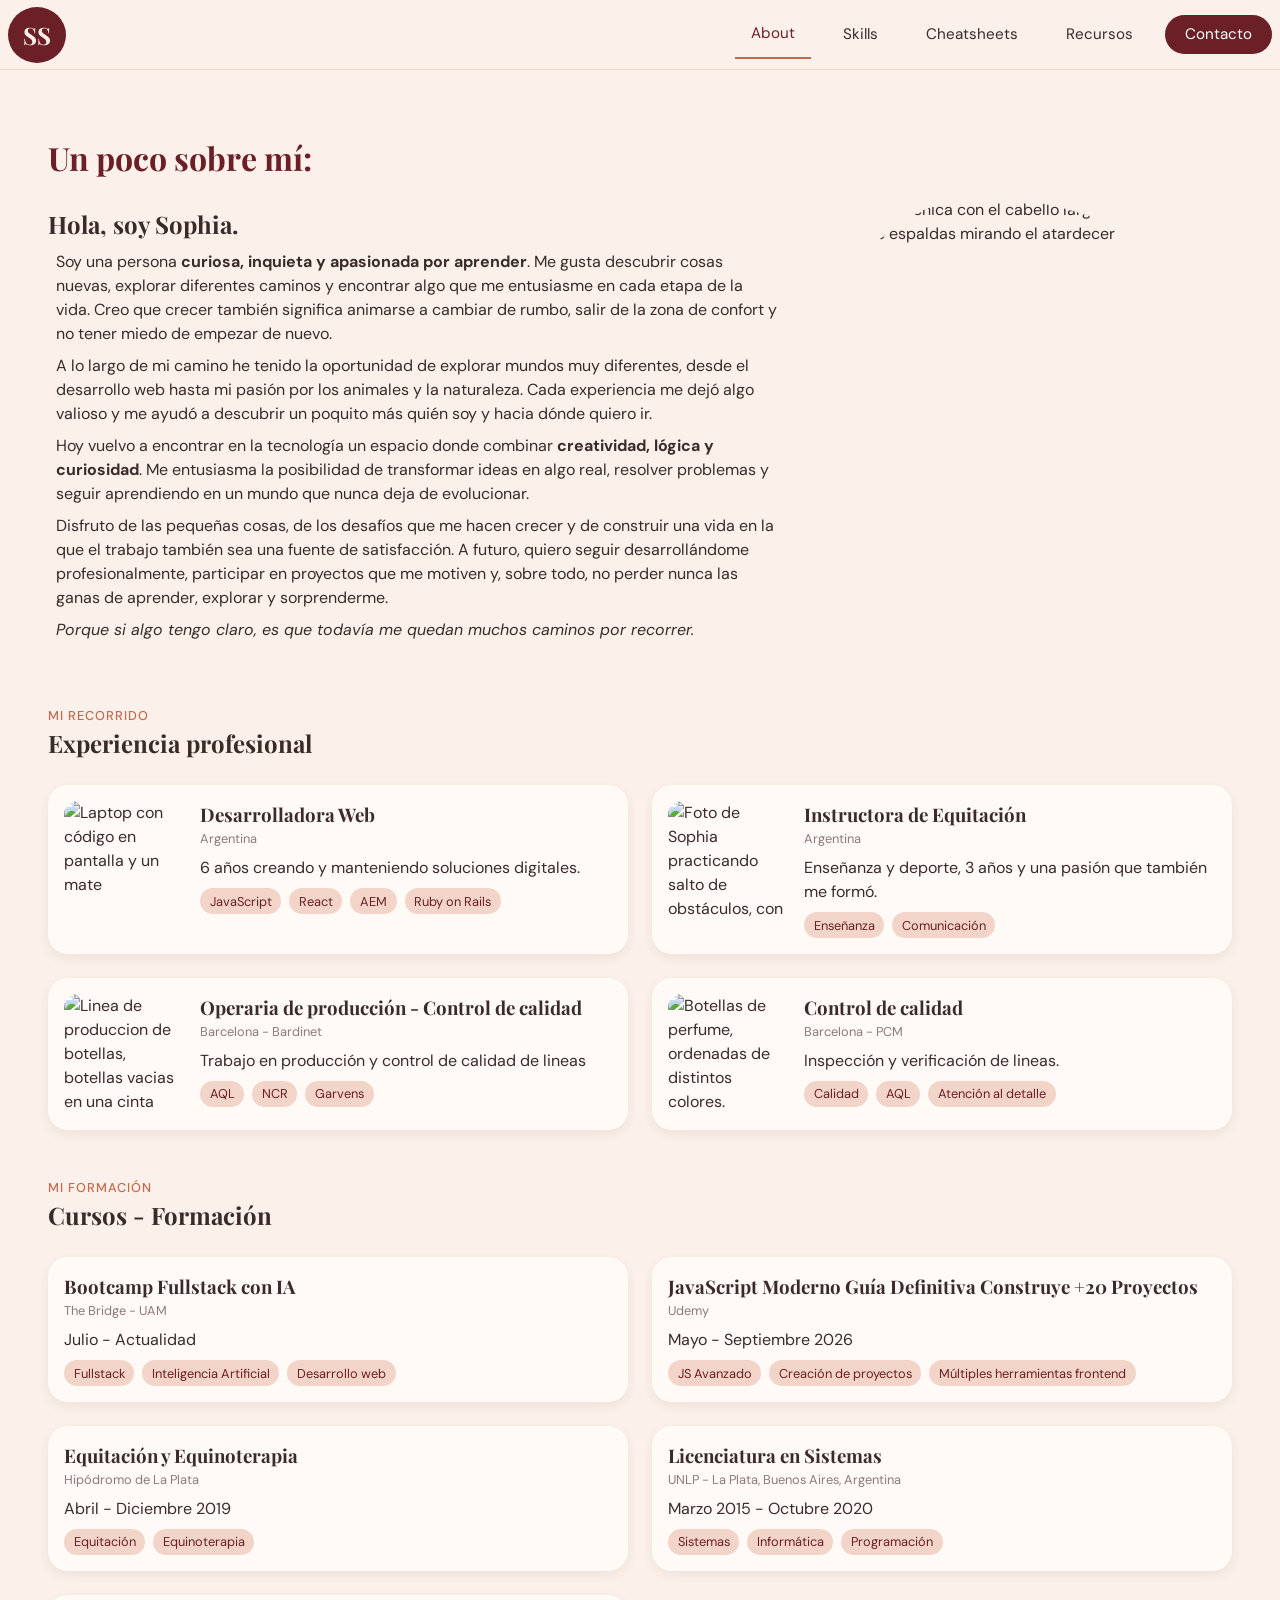
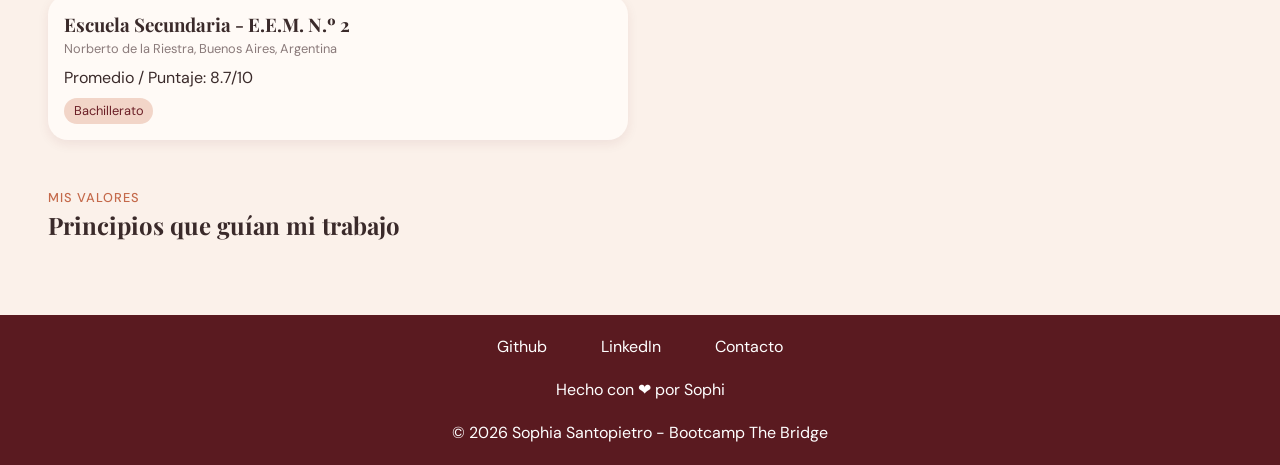
==== commit ff311b98: "Delego la tareda de dibujar el header y el footer al js" ====
--- a/about.html
+++ b/about.html
@@ -198,6 +198,7 @@
             </div>
         </section>
     </main>
+    <footer id="footer-container" class="footer-container"></footer>
     <script type="module" src="./js/main.js"></script>
 </body>
 
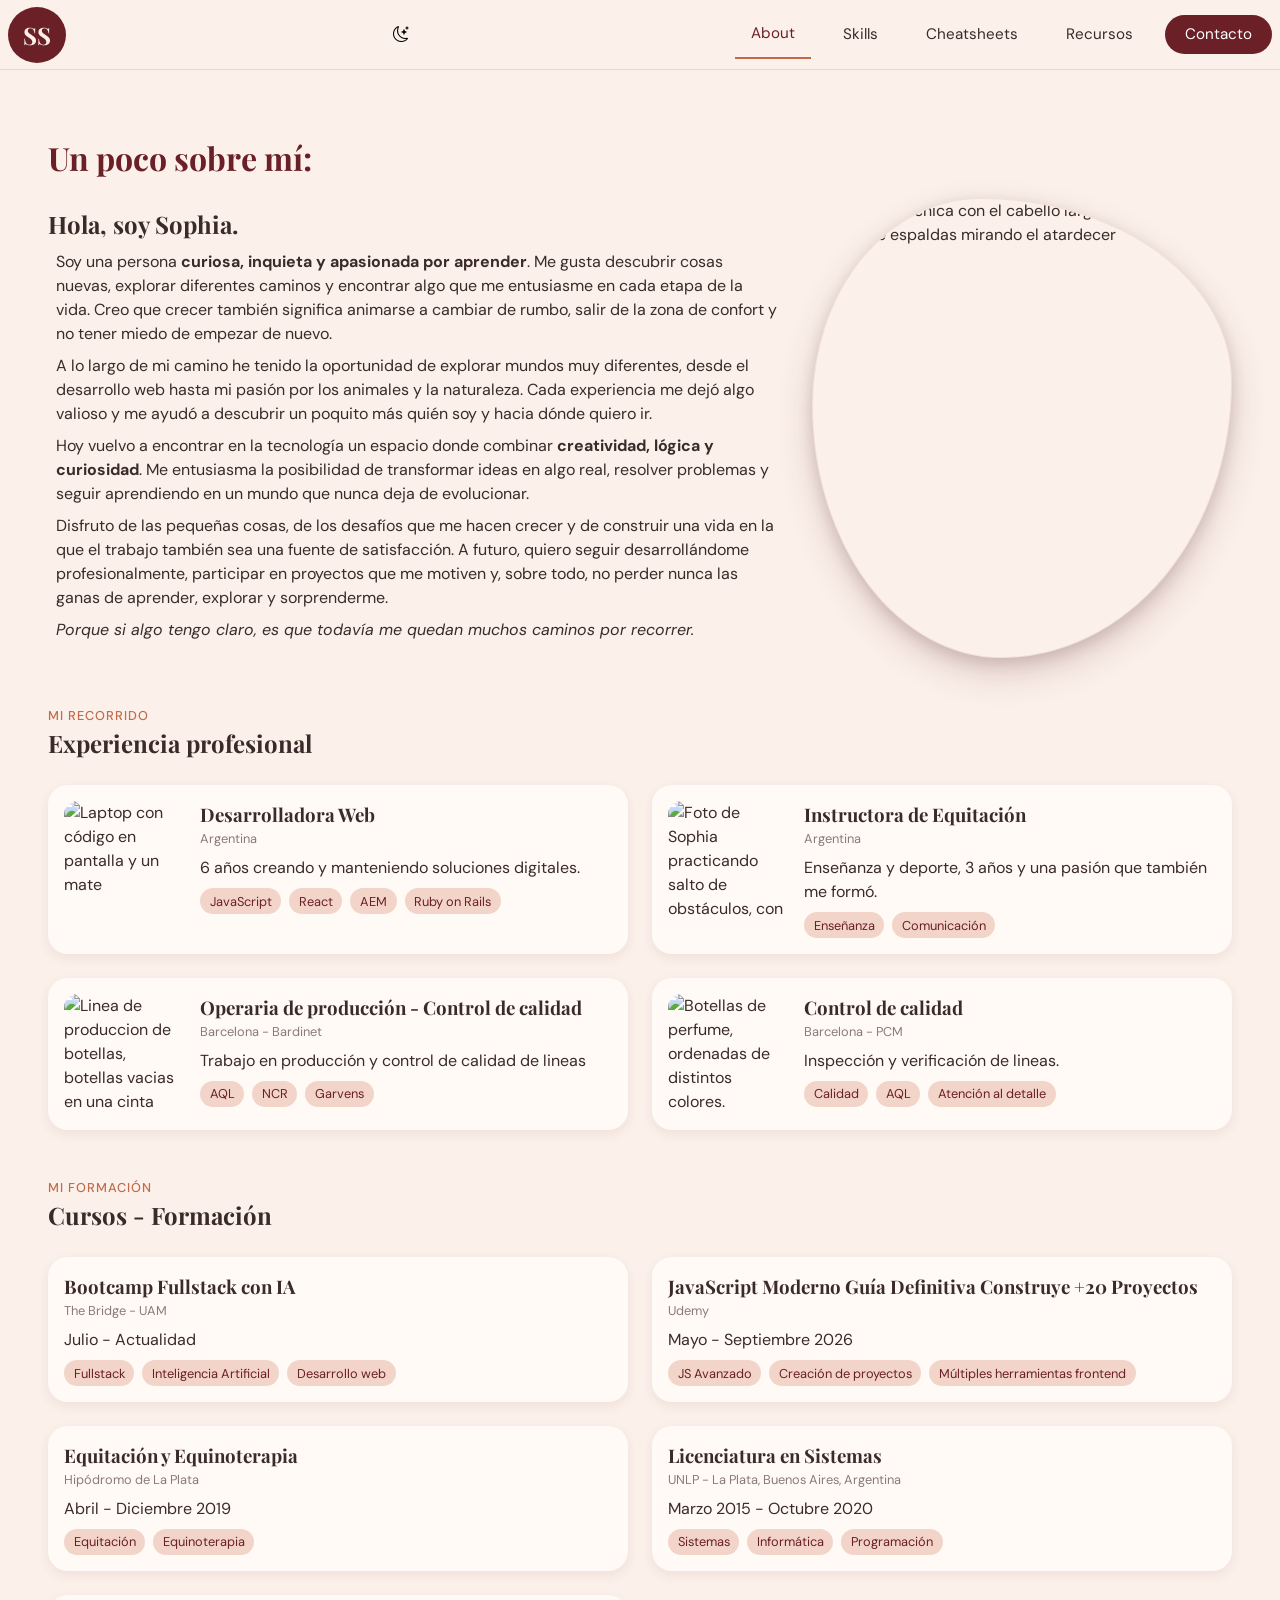
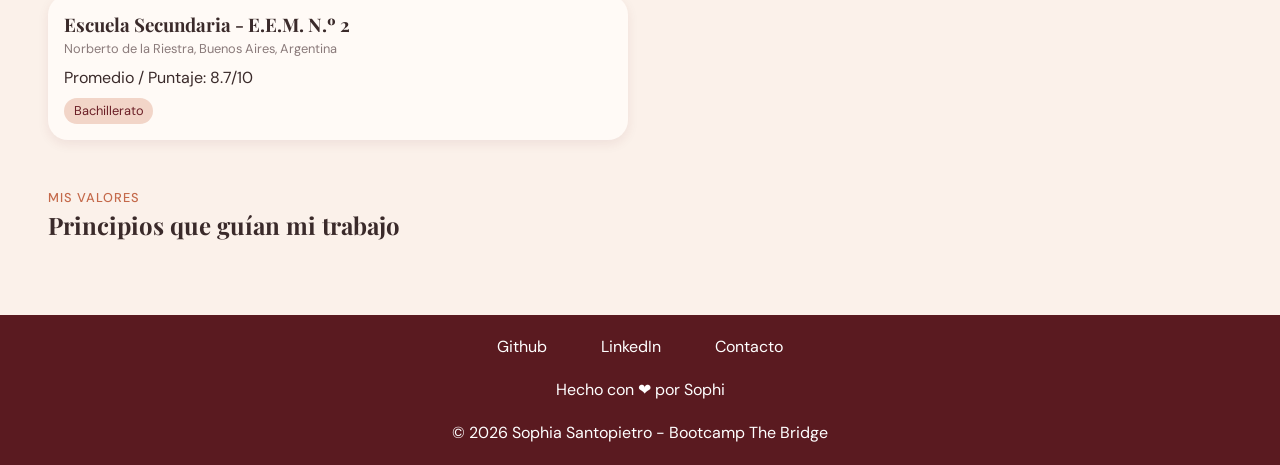
==== commit 28bf6f2f: "Agrego tarjetas de forma dinamica de skills, creo un objeto de forma local con la informacion y lo r" ====
--- a/about.html
+++ b/about.html
@@ -12,7 +12,9 @@
 </head>
 
 <body>
-    <header id="header"></header>
+    <header id="header">
+        <!-- header generado con js -->
+    </header>
     <main>
         <h1>Un poco sobre mí:</h1>
         <section class="about-me" id="biografia">
@@ -198,7 +200,9 @@
             </div>
         </section>
     </main>
-    <footer id="footer-container" class="footer-container"></footer>
+    <footer id="footer-container" class="footer-container">
+        <!-- footer generado con js -->
+    </footer>
     <script type="module" src="./js/main.js"></script>
 </body>
 
--- a/css/styles.css
+++ b/css/styles.css
@@ -13,6 +13,7 @@
   --color-soft: #f2d5c8;
   --color-text: #3a2a2a;
   --color-white: #ffffff;
+  --color-placeholder: #8a7a7a;
 
   /* ESPACIOS */
 
@@ -47,6 +48,20 @@
 
 }
 
+/* DARK MODE COLORS */
+
+body.dark-mode {
+  --color-primary: #A85D6D;
+  --color-secondary: #D0A08F;
+  --color-bg-dark: #171114;
+  --color-bg-light: #21191D;
+  --color-card: #302329;
+  --color-soft: #49313B;
+  --color-text: #F0E5E0;
+  --color-white: #FFF9F6;
+  --color-placeholder: #BBA9A8;
+}
+
 /* ESTILOS GENERALES */
 
 body {
@@ -118,7 +133,7 @@
 .nav-list a {
   padding: 0.3rem;
   text-align: center;
-  color: #555;
+  color: var(--color-text);
   font-size: var(--font-size-2);
   transition: background-color 0.5s ease, color 0.5s ease,
     border-color 0.5s ease;
@@ -156,6 +171,13 @@
   color: var(--color-primary);
 }
 
+.dark-mode-btn {
+  background: none;
+  border: none;
+  cursor: pointer;
+  padding: var(--spacing-xs);
+}
+
 .hero,
 .about-me {
   display: flex;
@@ -194,11 +216,122 @@
 
 /* EXPERIENCIA */
 
-.page-section,
-.skills {
+.page-section {
   width: 100%;
   max-width: 1240px;
   margin-top: var(--spacing-lg);
+}
+
+/* SKILLS */
+
+.skills {
+  width: 100%;
+  max-width: 1240px;
+  margin-top: var(--spacing-lg);
+}
+
+/* GRID DE SKILLS */
+
+#skills-container {
+  display: grid;
+  grid-template-columns: 1fr;
+  gap: var(--spacing-md);
+  width: 100%;
+}
+
+/* TARJETAS */
+
+.skill-card {
+  min-width: 0;
+  display: flex;
+  flex-direction: column;
+  align-items: flex-start;
+  gap: var(--spacing-xs);
+
+  padding: var(--spacing-md);
+  background-color: var(--color-card);
+  border: 1px solid var(--color-soft);
+  border-radius: 20px;
+
+  box-shadow: 0 4px 12px rgba(107, 31, 38, 0.08);
+
+  transition: transform 0.3s ease,
+    box-shadow 0.3s ease,
+    border-color 0.3s ease;
+}
+
+/* LOGO */
+
+.skill-card>i {
+  display: grid;
+  place-items: center;
+
+  width: 56px;
+  height: 56px;
+  margin-bottom: var(--spacing-xs);
+
+  border-radius: 50%;
+  background-color: var(--color-soft);
+  color: var(--color-primary);
+  font-size: 1.6rem;
+}
+
+/* NOMBRE */
+
+.skill-card h3 {
+  font-size: var(--font-size-3);
+  color: var(--color-primary);
+}
+
+/* NIVEL */
+
+.skill-card>span {
+  width: fit-content;
+  padding: 4px 10px;
+  border-radius: 999px;
+
+  background-color: var(--color-soft);
+  color: var(--color-primary);
+  font-size: var(--font-size-2);
+}
+
+/* DESCRIPCIÓN */
+
+.skill-card p {
+  line-height: 1.6;
+  font-size: 0.9rem;
+}
+
+/* CHIPS */
+
+.skill-topics {
+  display: flex;
+  flex-wrap: wrap;
+  gap: 6px;
+  margin-top: auto;
+  padding-top: var(--spacing-xs);
+}
+
+.skill-chip {
+  padding: 4px 10px;
+  border: 1px solid var(--color-soft);
+  border-radius: 999px;
+
+  color: var(--color-placeholder);
+  font-size: var(--font-size-2);
+}
+
+/* HOVER */
+
+.skill-card:hover {
+  transform: translateY(-4px);
+  border-color: var(--color-secondary);
+  box-shadow: 0 10px 25px rgba(107, 31, 38, 0.13);
+}
+
+.skill-card:hover>i {
+  background-color: var(--color-primary);
+  color: var(--color-white);
 }
 
 .contact {
@@ -254,7 +387,7 @@
 }
 
 .article-place {
-  color: #8a7a7a;
+  color: var(--color-placeholder);
   font-size: var(--font-size-2);
   margin-bottom: var(--spacing-xs);
 }
@@ -327,55 +460,25 @@
   font-style: italic;
 }
 
-.card-content-size {
-  flex: 1 1 100%;
-}
-
 .card-text {
   margin: var(--spacing-xs);
 }
 
 /* SKILLS  */
 .secondary-cards-container {
-  display: flex;
-  flex-wrap: wrap;
-  justify-content: center;
-  gap: 20px
-}
-
-.skills-list {
   display: grid;
-  grid-template-columns: repeat(auto-fit, minmax(90px, 1fr));
+  grid-template-columns: 1fr;
   gap: var(--spacing-md);
-}
-
-.skill {
-  display: flex;
-  flex-direction: column;
-  align-items: center;
-  gap: var(--spacing-xs);
-  width: 90px;
-  text-align: center;
-  font-size: var(--font-size-2);
-}
-
-.skill i {
-  display: grid;
-  place-items: center;
-  width: 56px;
-  height: 56px;
-  border-radius: 50%;
-  background-color: var(--color-card);
-  color: var(--color-primary);
-  font-size: 1.5rem;
-  font-weight: bold;
-  box-shadow: 0 4px 12px rgba(107, 31, 38, 0.08);
-  transition: background-color 0.3s ease, color 0.3s ease;
-}
-
-.skill:hover i {
-  background-color: var(--color-primary);
-  color: var(--color-bg-light);
+
+  width: 100%;
+  max-width: 1240px;
+  margin-top: var(--spacing-lg);
+}
+
+.secondary-cards-container .card-content {
+  width: 100%;
+  max-width: none;
+  margin: 0;
 }
 
 /* LOGO */
@@ -408,6 +511,19 @@
   height: 460px;
   object-fit: cover;
   border-radius: 40% 60% 55% 45% / 45% 40% 60% 55%;
+  box-shadow:
+    0 15px 35px rgba(107, 31, 38, 0.20),
+    0 5px 15px rgba(0, 0, 0, 0.12);
+  border: 1px solid rgba(208, 160, 143, 0.20);
+  transition: transform 0.4s ease, box-shadow 0.4s ease;
+}
+
+/* Efecto hover */
+.foto-personal:hover {
+  transform: scale(1.05);
+  box-shadow:
+    0 22px 45px rgba(107, 31, 38, 0.28),
+    0 8px 20px rgba(0, 0, 0, 0.16);
 }
 
 /* FORM */
@@ -604,13 +720,13 @@
     display: none;
   }
 
-  .card-content-size {
-    flex: 1 1 500px;
-  }
-
   .contact-buttons {
     justify-content: flex-end;
-    font-size: var(--font-size-4);
+    font-size: var(--font-size-3);
+  }
+
+  #skills-container {
+    grid-template-columns: repeat(2, minmax(0, 1fr));
   }
 }
 
@@ -633,10 +749,6 @@
     padding: 0.75rem 1rem;
   }
 
-  .card-content-size {
-    flex: 0 1 400px;
-  }
-
   .hero,
   .about-me {
     flex-direction: row;
@@ -647,16 +759,6 @@
     grid-template-columns: repeat(2, 1fr);
   }
 
-  .skill {
-    font-size: 0.95rem;
-  }
-
-  .skill i {
-    width: 72px;
-    height: 72px;
-    font-size: 2rem;
-  }
-
   .contact {
     flex-direction: row;
     justify-content: space-between;
@@ -670,4 +772,71 @@
   .contact-form {
     flex: 1;
   }
+
+  #skills-container {
+    grid-template-columns: repeat(3, minmax(0, 1fr));
+  }
+
+  .secondary-cards-container {
+    grid-template-columns: repeat(2, minmax(0, 1fr));
+  }
+}
+
+
+/* DARKMODE  */
+
+body.dark-mode {
+  background-color: var(--color-bg-light);
+  color: var(--color-text);
+}
+
+body.dark-mode header {
+  background-color: var(--color-bg-light);
+  border-color: var(--color-soft);
+}
+
+/* NAVEGACIÓN */
+
+body.dark-mode .nav-list a[aria-current='page'] {
+  color: var(--color-primary);
+  background-color: var(--color-soft);
+}
+
+/* BOTONES */
+
+body.dark-mode .btn-primary {
+  color: var(--color-white);
+}
+
+body.dark-mode #dark-mode-btn {
+  color: var(--color-primary);
+}
+
+/* LOGO */
+
+body.dark-mode .logo {
+  color: var(--color-white);
+}
+
+/* TEXTOS AUXILIARES */
+
+body.dark-mode .card-placeholder,
+body.dark-mode .form-field ::placeholder {
+  color: var(--color-placeholder);
+}
+
+/* FOTO PERSONAL */
+
+body.dark-mode .foto-personal {
+  box-shadow:
+    0 18px 40px rgba(0, 0, 0, 0.35),
+    0 0 25px rgba(168, 93, 109, 0.12);
+}
+
+body.dark-mode .skill-card {
+  box-shadow: 0 4px 15px rgba(0, 0, 0, 0.15);
+}
+
+body.dark-mode .skill-card:hover {
+  box-shadow: 0 10px 25px rgba(0, 0, 0, 0.3);
 }
